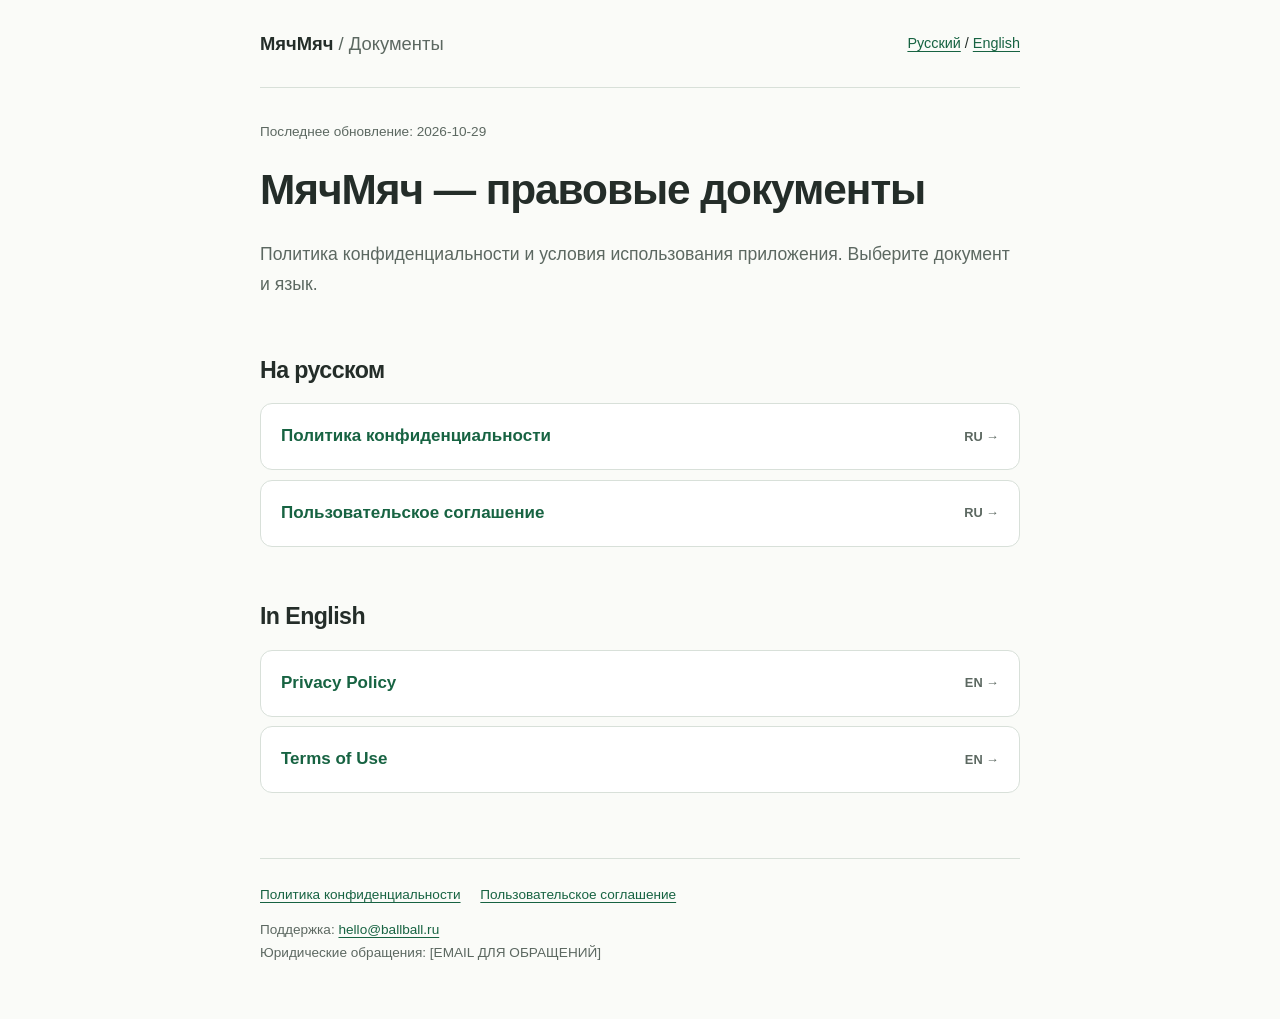
==== index.html @ 409cf154 "feat: add bilingual legal site" ====
<!doctype html>
<html lang="ru">
<head>
<meta charset="utf-8">
<meta name="viewport" content="width=device-width, initial-scale=1">
<meta name="color-scheme" content="light dark">

<title>МячМяч — правовые документы</title>
<link rel="stylesheet" href="style.css">
</head>
<body>
<a class="skip" href="#main">К содержанию</a>
<header class="site-header"><a class="brand" href="index.html">МячМяч <span>/ Документы</span></a>
<nav aria-label="Язык"><a href="#ru" lang="ru">Русский</a> / <a href="#en" lang="en">English</a></nav></header>
<main id="main">
<p class="updated">Последнее обновление: <time datetime="2026-10-29">2026-10-29</time></p>
<h1>МячМяч — правовые документы</h1>
<p class="intro">Политика конфиденциальности и условия использования приложения. Выберите документ и язык.</p>
<section id="ru" aria-labelledby="ru-title"><h2 id="ru-title">На русском</h2>
<ul class="documents"><li><a href="privacy/index.html">Политика конфиденциальности <span>RU →</span></a></li>
<li><a href="terms/index.html">Пользовательское соглашение <span>RU →</span></a></li></ul></section>
<section id="en" lang="en" aria-labelledby="en-title"><h2 id="en-title">In English</h2>
<ul class="documents"><li><a href="en/privacy/index.html" hreflang="en">Privacy Policy <span>EN →</span></a></li>
<li><a href="en/terms/index.html" hreflang="en">Terms of Use <span>EN →</span></a></li></ul></section>
</main>
<footer><a href="privacy/index.html">Политика конфиденциальности</a>
<a href="terms/index.html">Пользовательское соглашение</a>
<p>Поддержка: <a href="mailto:hello@ballball.ru">hello@ballball.ru</a><br>
Юридические обращения: [EMAIL ДЛЯ ОБРАЩЕНИЙ]</p></footer>
</body>
</html>
---- style.css ----
:root {
  color-scheme: light dark;
  --bg: #fafbf8;
  --text: #242d29;
  --muted: #5c6861;
  --accent: #176342;
  --border: #d8e0d9;
  --surface: #fff;
}
* { box-sizing: border-box; }
html { scroll-padding-top: 1rem; }
body { max-width: 808px; margin: auto; padding: 0 24px; background: var(--bg); color: var(--text); font: 17px/1.7 -apple-system, BlinkMacSystemFont, "Segoe UI", sans-serif; overflow-wrap: anywhere; }
a { color: var(--accent); text-underline-offset: .2em; }
a:hover { text-decoration-thickness: 2px; }
a:focus-visible, [tabindex]:focus-visible { outline: 3px solid var(--accent); outline-offset: 5px; }
.site-header { display: flex; flex-wrap: wrap; gap: 12px 24px; align-items: center; justify-content: space-between; padding: 28px 0; border-bottom: 1px solid var(--border); }
.brand { font-size: 1.15rem; font-weight: 750; text-decoration: none; color: var(--text); }
.brand span { color: var(--muted); font-weight: 400; }
nav { font-size: .9rem; }
main { padding: 32px 0 48px; }
.updated { color: var(--muted); font-size: .85rem; margin: 0 0 20px; }
h1, h2, h3 { line-height: 1.25; letter-spacing: -.025em; text-wrap: balance; }
h1 { font-size: clamp(1.9rem, 5vw, 2.65rem); margin: 0 0 24px; }
h2 { margin: 2.4em 0 .8em; font-size: 1.45rem; }
h3 { margin-top: 2em; }
p { margin: 0 0 1.1em; }
li { padding-left: .2em; margin-bottom: .55em; }
ul, ol { padding-left: 1.6em; }
.intro { color: var(--muted); font-size: 1.1rem; }
.documents { list-style: none; padding: 0; }
.documents li { padding: 0; }
.documents a { display: flex; align-items: center; justify-content: space-between; gap: 18px; background: var(--surface); border: 1px solid var(--border); border-radius: 12px; padding: 18px 20px; text-decoration: none; font-weight: 600; }
.documents a:hover { border-color: var(--accent); }
.documents span { flex-shrink: 0; font-size: .8rem; color: var(--muted); }
.table-scroll { max-width: 100%; overflow-x: auto; margin: 1.5em 0; border: 1px solid var(--border); border-radius: 8px; }
table { border-collapse: collapse; width: 100%; min-width: 570px; font-size: .9rem; line-height: 1.55; }
th, td { text-align: left; vertical-align: top; padding: 14px; border-bottom: 1px solid var(--border); }
th { background: var(--surface); font-weight: 650; }
tbody tr:last-child td { border-bottom: 0; }
footer { border-top: 1px solid var(--border); padding: 24px 0 40px; font-size: .85rem; color: var(--muted); }
footer > a { display: inline-block; margin: 0 16px 12px 0; }
.skip { position: absolute; top: 0; left: -10000px; padding: 10px; background: var(--surface); }
.skip:focus { left: 16px; z-index: 1; }
@media (max-width: 480px) { body { padding: 0 18px; font-size: 16px; } .site-header { padding: 20px 0; } .brand span { display: none; } .documents a { padding: 16px; } }
@media (prefers-color-scheme: dark) { :root { --bg: #151b18; --text: #e6ece7; --muted: #a6b6ac; --accent: #92dbb3; --border: #36433b; --surface: #1e2822; } }
@media print { body { max-width: none; background: white; color: black; font-size: 11pt; } .site-header, footer, .skip { display: none; } .table-scroll { overflow: visible; } table { min-width: 0; } }
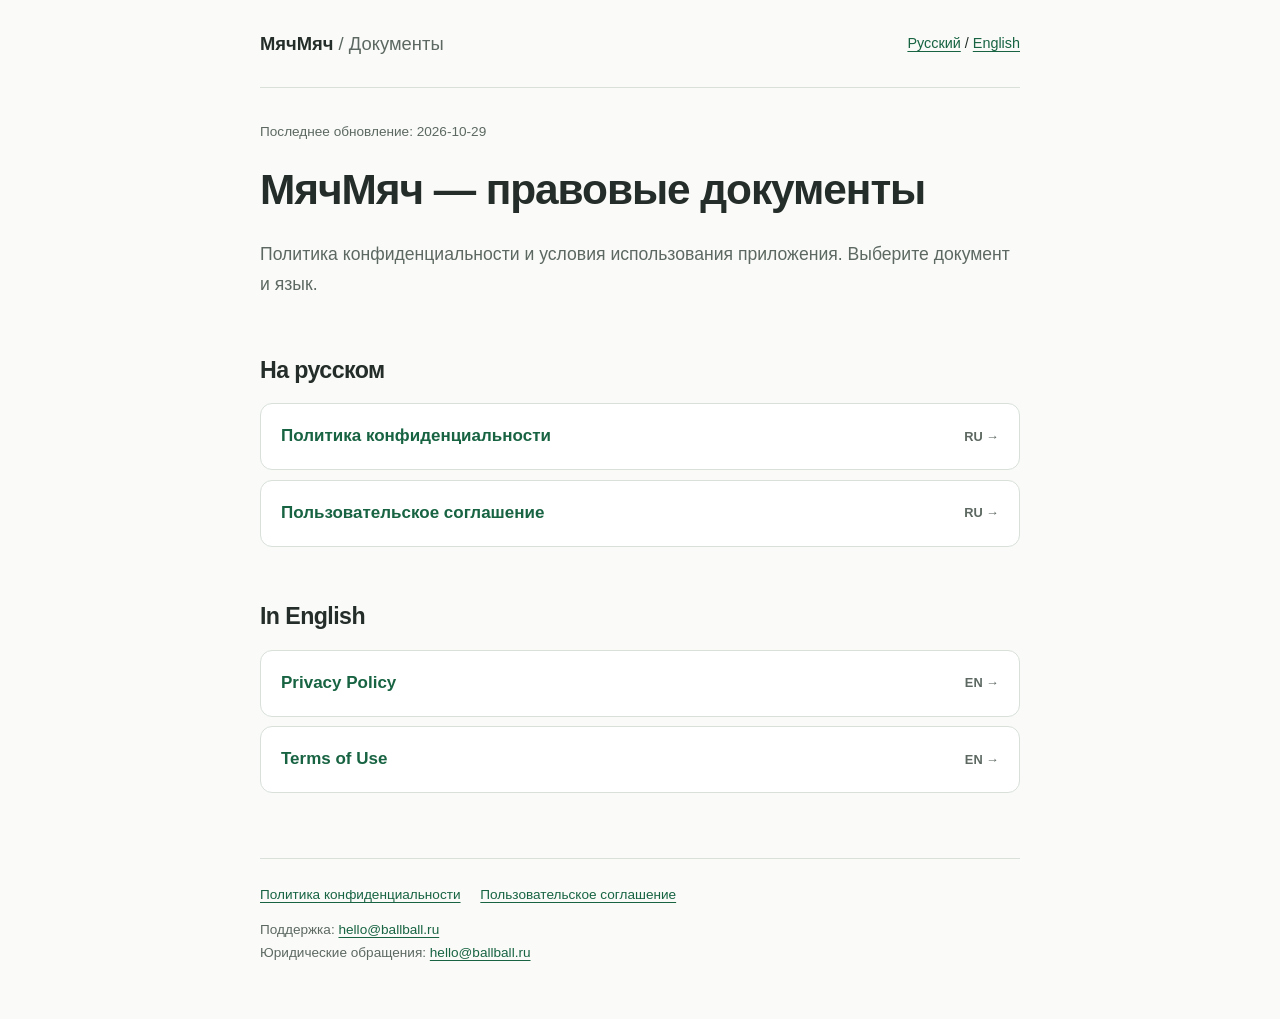
==== commit c3476b5b: "docs: finalize Myachmyach legal documents Co-Authored-By: Codex <noreply@openai.com>" ====
--- a/index.html
+++ b/index.html
@@ -26,6 +26,6 @@
 <footer><a href="privacy/index.html">Политика конфиденциальности</a>
 <a href="terms/index.html">Пользовательское соглашение</a>
 <p>Поддержка: <a href="mailto:hello@ballball.ru">hello@ballball.ru</a><br>
-Юридические обращения: [EMAIL ДЛЯ ОБРАЩЕНИЙ]</p></footer>
+Юридические обращения: <a href="mailto:hello@ballball.ru">hello@ballball.ru</a></p></footer>
 </body>
 </html>
